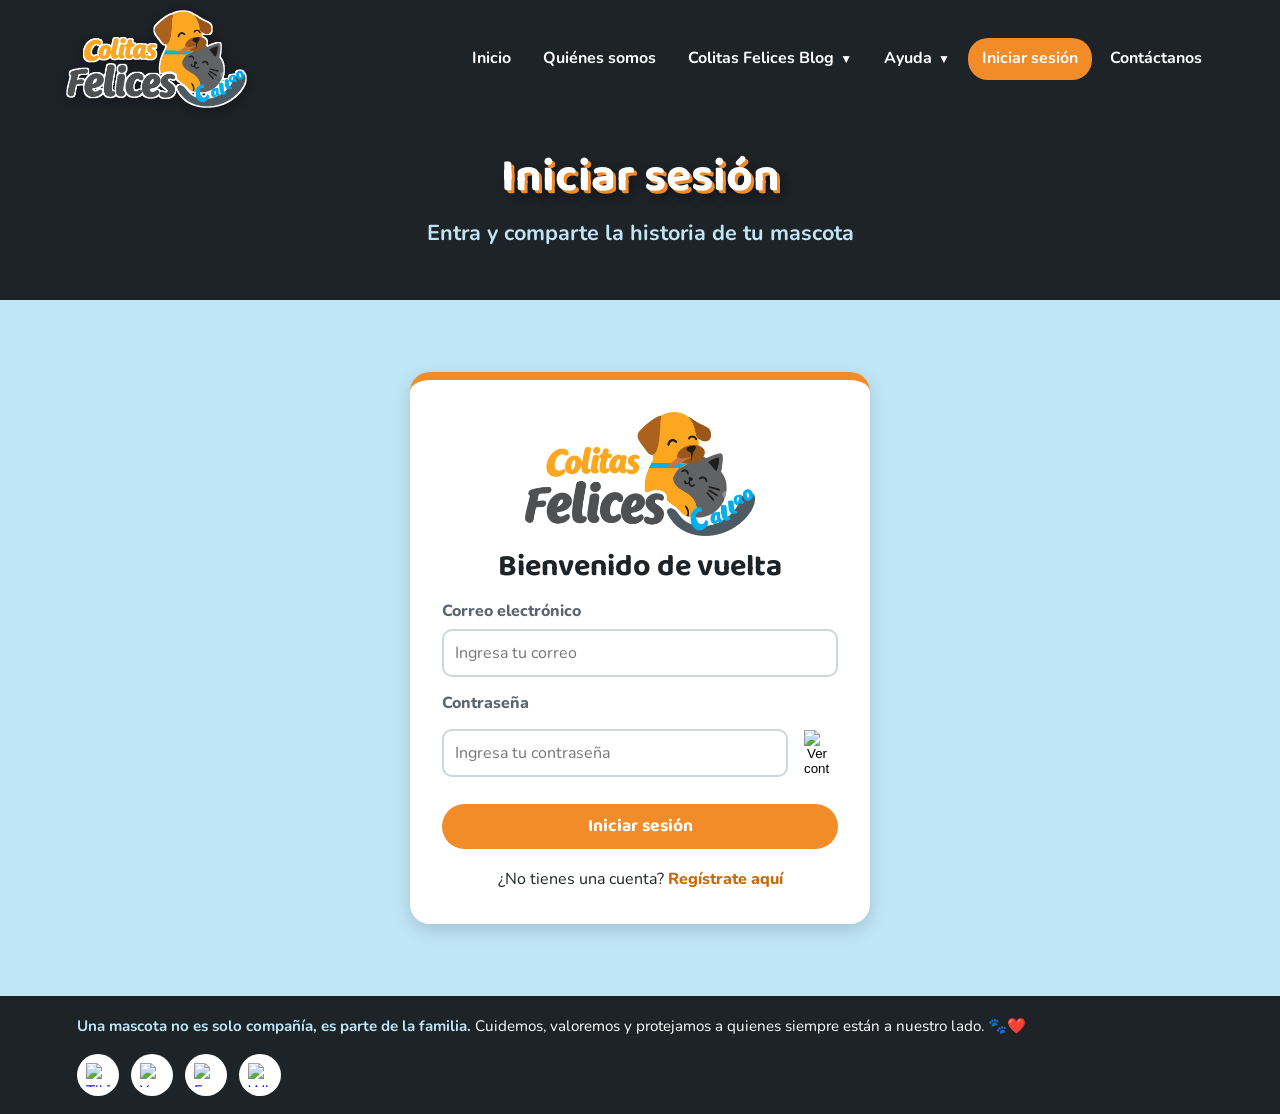
==== iniciosesion.html @ 2fafcdb6 "confirmo" ====
<!DOCTYPE html>
<html lang="es">
<head>
    <meta charset="UTF-8">
    <meta name="robots" content="noindex, nofollow">
    <meta name="viewport" content="width=device-width, initial-scale=1.0">
    <title>Iniciar sesión - Colitas Felices Callao</title>
    <link href="https://fonts.googleapis.com/css2?family=Baloo+2:wght@600;800&family=Nunito:wght@400;700;800&display=swap" rel="stylesheet">
    <link href="css/base.css" rel="stylesheet">
    <link href="css/estructura.css" rel="stylesheet">
    <link href="css/formularios.css" rel="stylesheet">
    <link href="css/iniciosesion.css" rel="stylesheet">
    <link href="css/adaptable.css" rel="stylesheet">
</head>
<body>
<div class="cabecera">
    <div id="menu"></div>
    <div class="portada portada-chica portada-sesion">
        <h1>Iniciar sesión</h1>
        <p>Entra y comparte la historia de tu mascota</p>
    </div>
</div>

<section class="seccion fondo-celeste">
    <form class="formulario" action="historias-mascotas-felices.html" method="get">
        <img src="imagenes/logo-colitas-felices.png" class="logo-sesion" alt="Logo de Colitas Felices Callao">
        <h2>Bienvenido de vuelta</h2>

        <label for="correo">Correo electrónico</label>
        <input type="email" id="correo" name="correo" placeholder="Ingresa tu correo" required>

        <label for="clave">Contraseña</label>
        <div class="campo-clave">
            <input type="password" id="clave" name="contrasena" minlength="6" placeholder="Ingresa tu contraseña" required>
            <button type="button" onclick="verClave('clave','iconoClave')"><img src="imagenes/ojo-cerrado.png" id="iconoClave" alt="Ver contraseña"></button>
        </div>

        <button type="submit" class="boton">Iniciar sesión</button>
        <p class="enlace">¿No tienes una cuenta? <a href="registro.html">Regístrate aquí</a></p>
    </form>
</section>

<div class="pie" id="pie">
    <p><strong>Una mascota no es solo compañía, es parte de la familia.</strong>
    Cuidemos, valoremos y protejamos a quienes siempre están a nuestro lado. 🐾❤️</p>
</div>
<script src="js/menu.js"></script>
</body>
</html>
---- css/base.css ----
/* ==========================================================
   BASE: los colores de la página      Lo usan: TODAS las páginas
   ==========================================================

   ¿Qué hay aquí?
   Una lista de colores. Cada color tiene un nombre que empieza con --

   ¿Cómo uso un color en otro archivo?
   Escribiendo su nombre dentro de var():     color: var(--naranja);

   ¿Cómo cambio un color en TODA la página?
   Cambia su código aquí abajo (por ejemplo #F28C28) y se actualiza en todos los archivos.
*/

/* ----- Lista de colores ----- */
:root {
    --naranja: #F28C28;          /* botones, bordes y detalles */
    --naranja-oscuro: #C96A0E;   /* subtítulos y títulos pequeños */
    --celeste: #BFE6F7;          /* fondos de sección */
    --celeste-oscuro: #5DB7E0;   /* botón secundario */
    --negro: #1E2328;            /* texto, pie de página y botón al pasar el mouse */
    --gris: #5A6570;             /* textos secundarios */
    --gris-claro: #EEF1F3;       /* fondos suaves */
    --gris-borde: #CFD6DB;       /* borde de los campos del formulario */
    --blanco: #FFFFFF;           /* tarjetas, formularios y letras sobre fondo oscuro */
    --desplegable: #00BDF2;      /* fondo del menú desplegable (Colitas Felices) */
}

/* ----- Tamaño de la página: se ve al 100 % (tamaño real) ----- */
/* Ya no se usa zoom: los tamaños de letra se ajustan solos con clamp() y rem. */
html {
    -webkit-text-size-adjust: 100%;
    text-size-adjust: 100%;
}

/* ----- Color del texto y del fondo de la página ----- */
body {
    color: var(--negro);
    background: var(--blanco);
}

/* ----- Fondos de color para las secciones (se usan como class en el HTML) ----- */
.fondo-celeste {
    background: var(--celeste);
}

.fondo-blanco {
    background: var(--blanco);
}

.fondo-gris {
    background: var(--gris-claro);
}
---- css/estructura.css ----
/* ==========================================================
   ESTRUCTURA      Lo usan: TODAS las páginas
   Contiene, en este orden: reinicio, menú, portada, secciones, botones, filas, equipo y perfiles, pie y redes.
   Los colores no se escriben aquí: se toman de base.css con var(--nombre).
   ========================================================== */

/* ----- Reinicio ----- */
/* Quita los espacios que el navegador pone por defecto */
* {
    margin: 0;
    padding: 0;
    box-sizing: border-box;
}

ul {
    list-style: none;
}

a {
    text-decoration: none;
}

body {
    font-family: "Nunito", Arial, sans-serif;
    font-size: 1rem;           /* 16 px: tamaño real, sin zoom */
    line-height: 1.6;
    overflow-x: hidden;        /* nada debe empujar la página hacia los lados */
}

h1, h2, h3 {
    font-family: "Baloo 2", "Trebuchet MS", sans-serif;
    line-height: 1.15;
}

/* Las imágenes nunca se salen de su caja: se achican si no caben y mantienen su proporción */
img {
    max-width: 100%;
    height: auto;
    display: block;
}

/* ----- Menú ----- */
.cabecera {
    position: relative;
}

.menu {
    position: absolute;
    top: 0;
    left: 0;
    right: 0;
    z-index: 10;
    display: flex;
    align-items: center;
    justify-content: space-between;
    gap: 16px;
    padding: 8px 5%;
    background: rgba(30, 35, 40, 0.6);
}

/* JS la activa al bajar la página */
.menu-oscuro {
    background: rgba(30, 35, 40, 0.9);
}

/* Logo del menú: grande, sin placa blanca (el PNG ya trae su contorno blanco y transparencia) */
.logo {
    height: clamp(72px, 8vw, 104px);
    width: auto;
    object-fit: contain;
    filter: drop-shadow(0 3px 8px rgba(0, 0, 0, 0.35));
    transition: transform 0.25s ease;
}

.logo:hover {
    transform: scale(1.04);
}

.enlaces ul {
    display: flex;
    gap: 4px;
}

.enlaces a {
    color: var(--blanco);
    display: block;
    font-weight: 700;
    font-size: 1rem;
    padding: 8px 14px;
    border-radius: 20px;
    white-space: nowrap;
}

.enlaces a:hover, .enlaces a.activo {
    background: var(--naranja);
}

/* ----- Menú desplegable (Colitas Felices) ----- */
.enlaces li {
    position: relative;
}

/* triangulito al lado del texto */
.flecha-sub {
    display: inline-block;
    margin-left: 6px;
    font-size: 12px;
}

.submenu {
    display: none;
    position: absolute;
    top: 100%;
    left: 0;
    min-width: 250px;
    padding: 12px 10px;
    background: var(--desplegable);
    border-radius: 20px;
    box-shadow: 0 10px 24px rgba(0, 0, 0, 0.3);
    z-index: 30;
}

.submenu ul {
    display: flex;
    flex-direction: column;
    gap: 2px;
}

/* se abre al pasar el mouse, al usar el teclado (Tab) o al tocar en tablet */
.tiene-submenu:hover > .submenu,
.tiene-submenu:focus-within > .submenu,
.tiene-submenu.abierto-sub > .submenu {
    display: block;
}

.enlaces .submenu a {
    display: block;
    padding: 11px 14px;
    font-size: 1rem;
    border-radius: 14px;
    white-space: nowrap;
}

.enlaces .submenu a:hover {
    background: rgba(255, 255, 255, 0.25);
}

.enlaces .submenu a.activo {
    background: rgba(255, 255, 255, 0.35);
}

/* El botón ☰ se esconde en computadora; solo se ve en celular (ver adaptable.css) */
.boton-menu {
    display: none;
    font-size: 28px;
    line-height: 1;
    color: var(--blanco);
    background: none;
    border: none;
    padding: 6px 10px;
    cursor: pointer;
}

/* ----- Portada ----- */
.portada {
    /* ocupa toda la pantalla (svh = altura real visible en celular) */
    min-height: 100vh;
    min-height: 100svh;
    display: flex;
    flex-direction: column;
    justify-content: center;
    align-items: center;
    text-align: center;
    padding: 150px 6% 48px;
    background-color: var(--negro);
    background-size: cover;
    background-position: center;
    background-repeat: no-repeat;
}

.portada h1 {
    font-size: clamp(2.1rem, 5.6vw, 4.5rem);
    max-width: 18ch;
    text-wrap: balance;
    color: var(--blanco);
    text-shadow: 3px 3px 0 var(--naranja), 6px 6px 12px rgba(0, 0, 0, 0.5);
}

.portada p {
    font-size: clamp(1.05rem, 1.9vw, 1.35rem);
    color: var(--celeste);
    font-weight: 700;
    margin-top: 12px;
    max-width: 44ch;
    text-wrap: balance;
}

.portada-mediana {
    min-height: 75vh;
    min-height: 75svh;
}

.portada-mediana h1 {
    font-size: clamp(1.9rem, 4.2vw, 3.2rem);
    max-width: 22ch;
}

.portada-chica {
    min-height: 300px;
    padding-top: 150px;
}

.portada-chica h1 {
    font-size: clamp(1.8rem, 3.8vw, 2.9rem);
    max-width: 24ch;
}

/* ----- Secciones ----- */
.seccion {
    padding: clamp(44px, 6vw, 72px) 6%;
}

.seccion h2 {
    text-align: center;
    font-size: clamp(1.6rem, 2.8vw, 2.3rem);
    max-width: 28ch;
    margin: 0 auto 12px;
    text-wrap: balance;
}

.subtitulo {
    text-align: center;
    font-size: clamp(1.05rem, 1.6vw, 1.2rem);
    color: var(--naranja-oscuro);
    font-weight: 700;
    margin-bottom: 15px;
}

.texto-centro {
    text-align: center;
    max-width: 720px;
    margin: 0 auto 12px;
}

.centro {
    text-align: center;
    margin-top: 20px;
}

/* ----- Botones ----- */
.boton {
    display: inline-block;
    background: var(--naranja);
    color: var(--blanco);
    font-family: "Baloo 2", sans-serif;
    font-size: 1.1rem;
    font-weight: 700;
    line-height: 1.3;
    text-align: center;
    padding: 11px 28px;
    border-radius: 30px;
    margin: 6px;
    border: none;
    cursor: pointer;
}

.boton:hover {
    background: var(--negro);
}

.boton-celeste {
    background: var(--celeste-oscuro);
}

/* ----- Fila: dos cosas una al lado de la otra (foto + texto) ----- */
.fila {
    display: flex;
    gap: clamp(24px, 4vw, 48px);
    align-items: center;
    max-width: 1100px;
    margin: 30px auto 0;
}

/* cada hijo ocupa la misma mitad */
.fila > * {
    flex: 1;
    min-width: 0;
}

/* ----- Equipo y perfiles (fotos redondas) ----- */
.equipo {
    display: flex;
    flex-wrap: wrap;
    justify-content: center;
    gap: 36px clamp(28px, 5vw, 56px);
    margin-top: 35px;
}

.perfil {
    text-align: center;
    flex: 0 1 300px;
}

.perfil img {
    width: clamp(140px, 15vw, 180px);
    aspect-ratio: 1 / 1;
    height: auto;
    object-fit: cover;
    border-radius: 50%;
    border: 6px solid var(--naranja);
    margin: 0 auto 12px;
    background: var(--blanco);
}

.perfil h3 {
    font-size: clamp(1.2rem, 2vw, 1.45rem);
}

.perfil p {
    max-width: 380px;
    margin: 0 auto;
}

/* ----- Pie de página y redes ----- */
.pie {
    background: var(--negro);
    color: var(--blanco);
    padding: 18px 6%;
    font-size: 0.95rem;
    display: flex;
    flex-wrap: wrap;
    justify-content: space-between;
    align-items: center;
    gap: 15px;
}

.pie strong {
    color: var(--celeste);
}

.redes-pie {
    display: flex;
    gap: 12px;
}

.redes-pie a, .redes-lateral a {
    width: 42px;
    height: 42px;
    display: flex;
    align-items: center;
    justify-content: center;
    background: var(--blanco);
    border-radius: 50%;
}

.redes-pie a:hover, .redes-lateral a:hover {
    background: var(--naranja);
}

.redes-pie img, .redes-lateral img {
    width: 24px;
    height: 24px;
    object-fit: contain;
}

/* Barra de redes fija a la derecha (solo en Inicio) */
.redes-lateral {
    position: fixed;
    right: 0;
    top: 50%;
    margin-top: -90px;
    z-index: 20;
    display: flex;
    flex-direction: column;
    gap: 12px;
    padding: 14px 10px;
    background: var(--negro);
    border-radius: 16px 0 0 16px;
    box-shadow: -3px 3px 12px rgba(0, 0, 0, 0.3);
}
---- css/formularios.css ----
/* ==========================================================
   FORMULARIOS      Lo usan: iniciosesion.html, registro.html y contactanos.html
   Contiene, en este orden: tarjeta del formulario, etiquetas y campos, contraseña con ojo, casilla de aceptar.
   ========================================================== */

/* ----- Tarjeta del formulario ----- */
.formulario {
    max-width: 460px;
    margin: 0 auto;
    background: var(--blanco);
    padding: clamp(20px, 3vw, 32px);
    border-radius: 20px;
    border-top: 8px solid var(--naranja);
    box-shadow: 0 6px 18px rgba(0, 0, 0, 0.15);
}

.formulario h2 {
    font-size: clamp(1.5rem, 2.6vw, 1.9rem);
    margin-bottom: 5px;
    text-align: center;
}

.centrado {
    text-align: center;
}

.foto-usuario {
    width: 90px;
    height: 90px;
    border-radius: 50%;
    object-fit: cover;
    margin: 0 auto 10px;
    background: var(--celeste);
}

/* ----- Etiquetas y campos de texto ----- */
.formulario label {
    display: block;
    font-weight: 800;
    color: var(--gris);
    margin: 14px 0 5px;
}

.formulario input[type=text], .formulario input[type=email], .formulario input[type=password], .formulario input[type=number], .formulario textarea {
    width: 100%;
    padding: 11px;
    border: 2px solid var(--gris-borde);
    border-radius: 10px;
    font-size: 16px;
    font-family: inherit;
}

.formulario input:focus, .formulario textarea:focus {
    outline: none;
    border-color: var(--naranja);
}

.formulario textarea {
    min-height: 110px;
    resize: vertical;
}

.formulario .boton {
    width: 100%;
    margin: 20px 0 0;
}

.formulario a {
    color: var(--naranja-oscuro);
    font-weight: 800;
}

.enlace {
    text-align: center;
    margin-top: 18px;
}

/* ----- Contraseña y casilla de aceptar ----- */
/* Campo de contraseña con el botón del ojo al lado */
.campo-clave {
    display: flex;
    gap: 8px;
    align-items: center;
}

.campo-clave button {
    border: none;
    background: none;
    cursor: pointer;
    padding: 8px;
}

.campo-clave img {
    width: 26px;
}

/* Casilla de aceptar términos */
.acepto {
    display: flex;
    gap: 8px;
    align-items: center;
    margin-top: 12px;
}

.acepto label {
    margin: 0;
}

/* Logo en la tarjeta de iniciar sesión (reemplaza el ícono de persona) */
.logo-sesion {
    display: block;
    width: min(230px, 70%);
    height: auto;
    margin: 0 auto 14px;
}
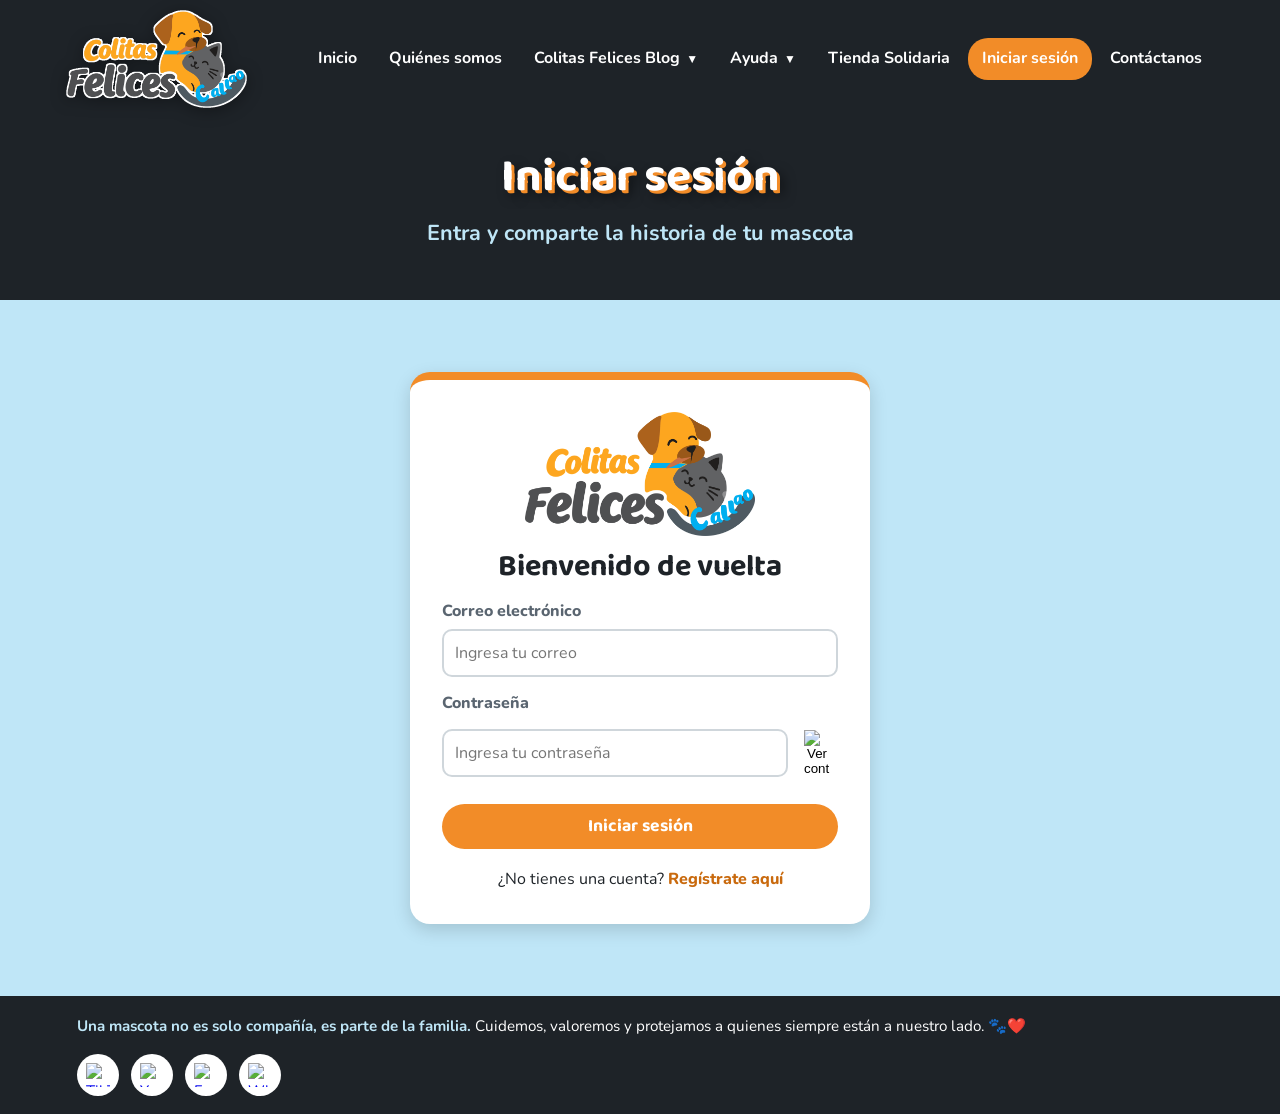
==== commit 60d8eb44: "confirmo" ====
--- a/iniciosesion.html
+++ b/iniciosesion.html
@@ -22,16 +22,17 @@
 </div>
 
 <section class="seccion fondo-celeste">
-    <form class="formulario" action="historias-mascotas-felices.html" method="get">
+    <form class="formulario" id="formLogin" method="post" action="#">
         <img src="imagenes/logo-colitas-felices.png" class="logo-sesion" alt="Logo de Colitas Felices Callao">
         <h2>Bienvenido de vuelta</h2>
+        <p class="aviso-registro" id="avisoRegistro" hidden>¡Tu cuenta está lista! Ahora inicia sesión.</p>
 
         <label for="correo">Correo electrónico</label>
-        <input type="email" id="correo" name="correo" placeholder="Ingresa tu correo" required>
+        <input type="email" id="correo" name="correo" autocomplete="email" placeholder="Ingresa tu correo" required>
 
         <label for="clave">Contraseña</label>
         <div class="campo-clave">
-            <input type="password" id="clave" name="contrasena" minlength="6" placeholder="Ingresa tu contraseña" required>
+            <input type="password" id="clave" name="clave" autocomplete="current-password" minlength="6" placeholder="Ingresa tu contraseña" required>
             <button type="button" onclick="verClave('clave','iconoClave')"><img src="imagenes/ojo-cerrado.png" id="iconoClave" alt="Ver contraseña"></button>
         </div>
 
@@ -44,6 +45,9 @@
     <p><strong>Una mascota no es solo compañía, es parte de la familia.</strong>
     Cuidemos, valoremos y protejamos a quienes siempre están a nuestro lado. 🐾❤️</p>
 </div>
+<script src="js/config.js"></script>
+<script src="js/sesion.js"></script>
 <script src="js/menu.js"></script>
+<script>if (new URLSearchParams(location.search).get("registrado")) document.getElementById("avisoRegistro").hidden = false;</script>
 </body>
 </html>
--- a/css/formularios.css
+++ b/css/formularios.css
@@ -113,3 +113,8 @@
     height: auto;
     margin: 0 auto 14px;
 }
+
+/* ----- Mensajes de inicio de sesión y registro (js/sesion.js) ----- */
+.error-form { margin: 14px 0 0; padding: 10px 14px; font-weight: 800; color: #8E2417; background: #FBE3DF; border-left: 6px solid #C0392B; border-radius: 10px; }
+.error-form[hidden], .aviso-registro[hidden] { display: none; }
+.aviso-registro { margin: 0 0 14px; padding: 10px 14px; font-weight: 800; text-align: center; color: #1f5f33; background: #CDEFD8; border-radius: 10px; }
